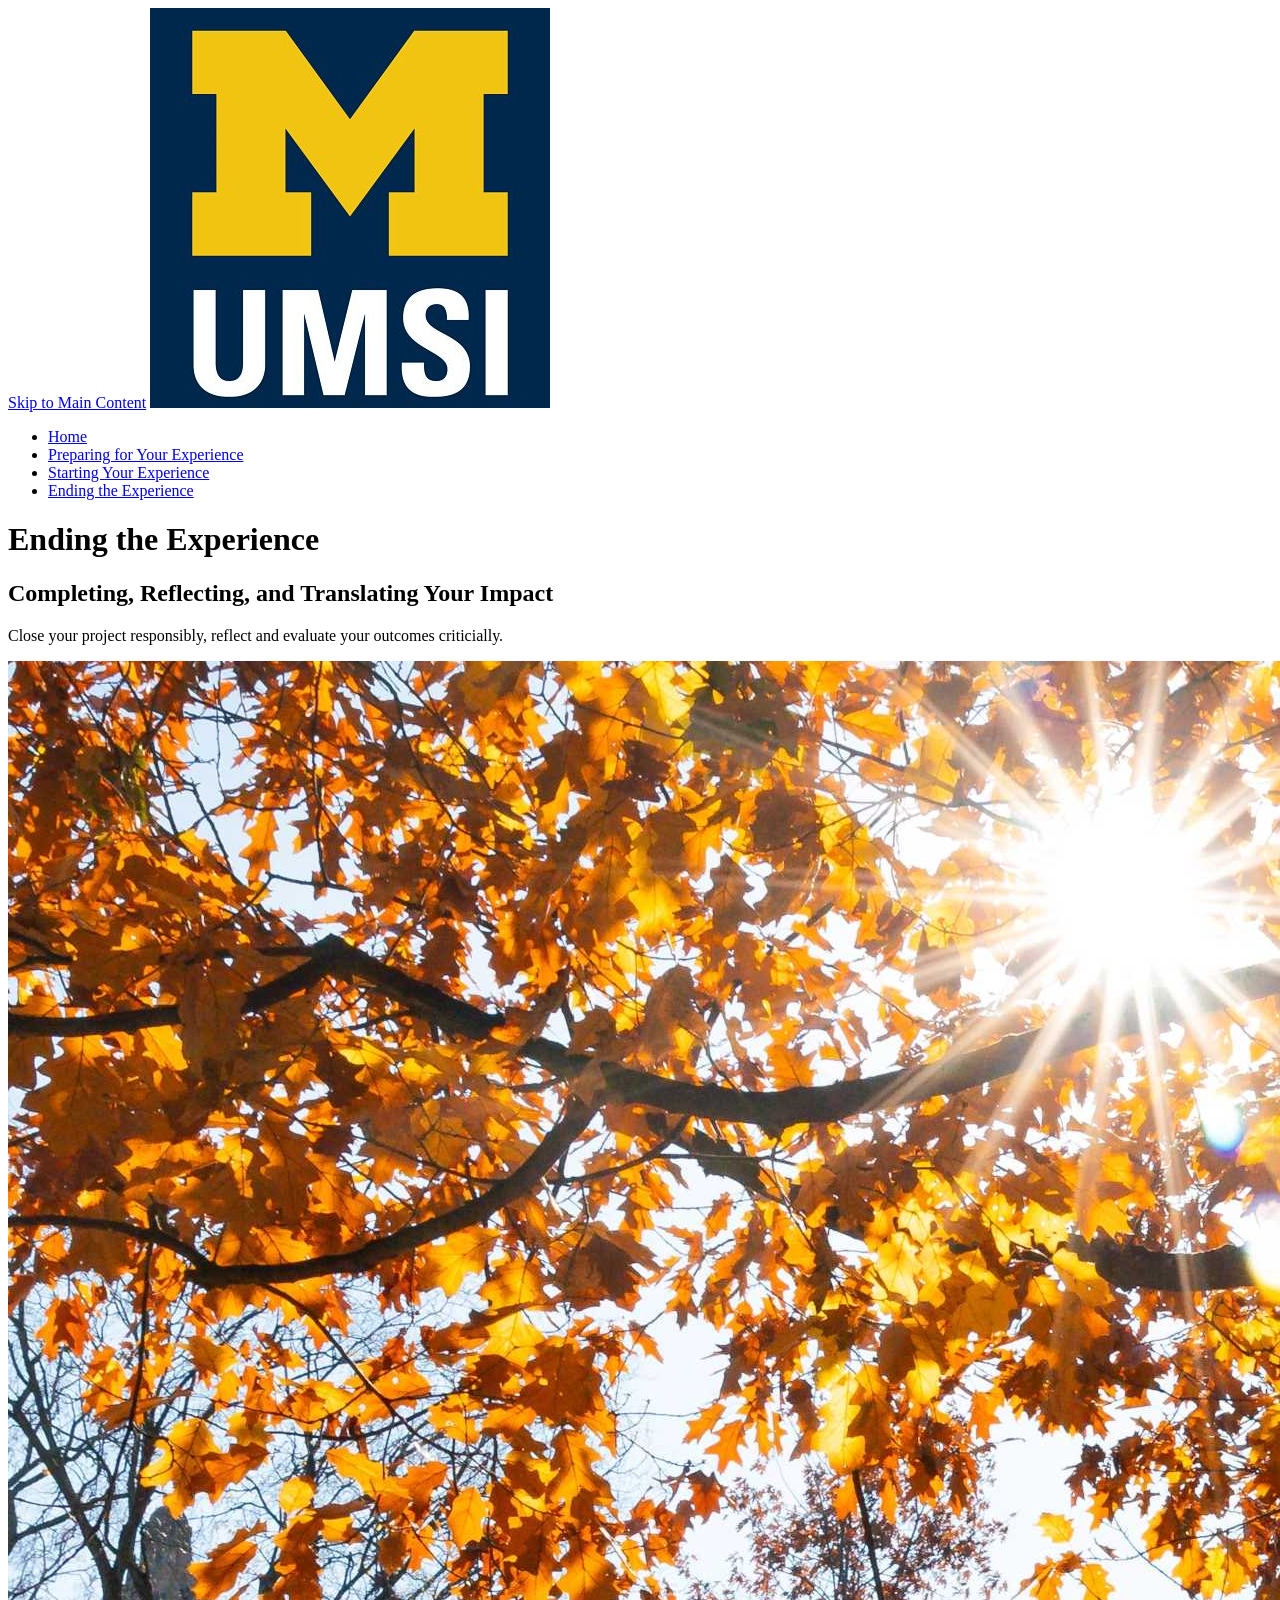
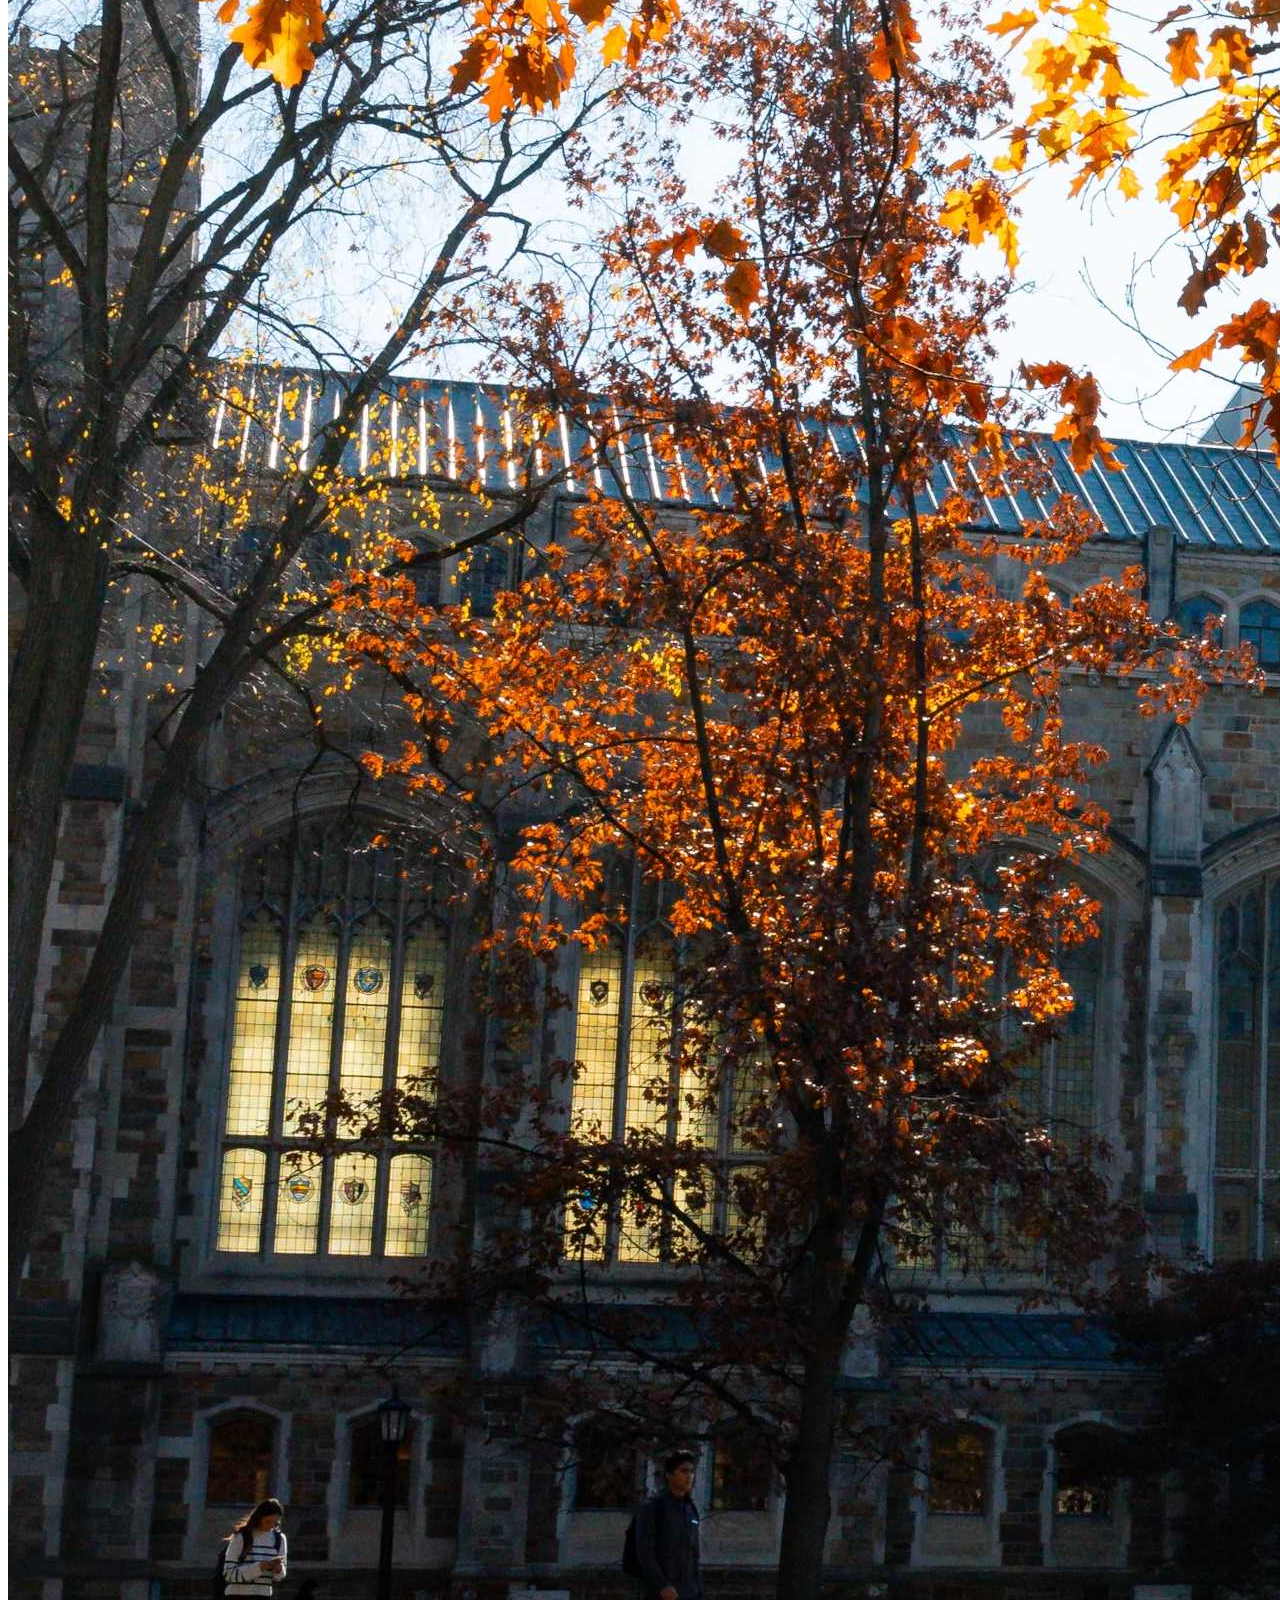
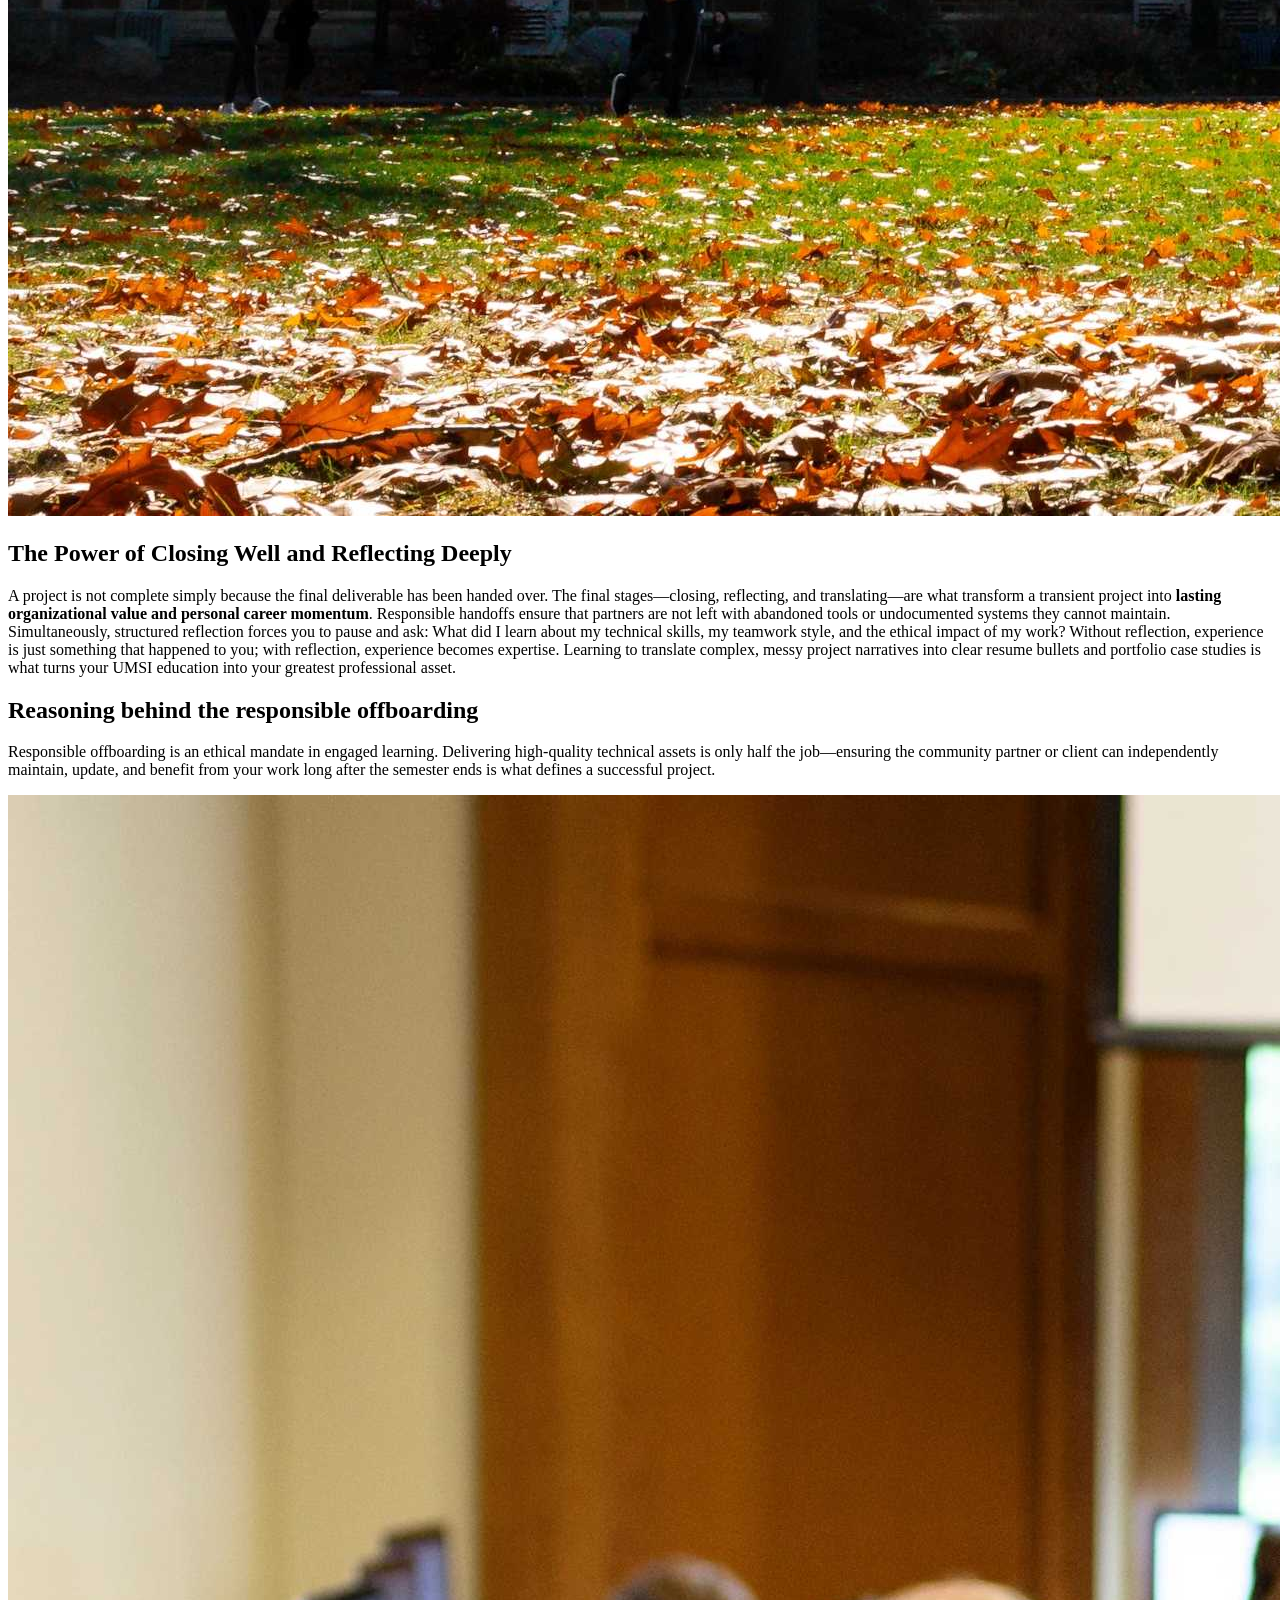
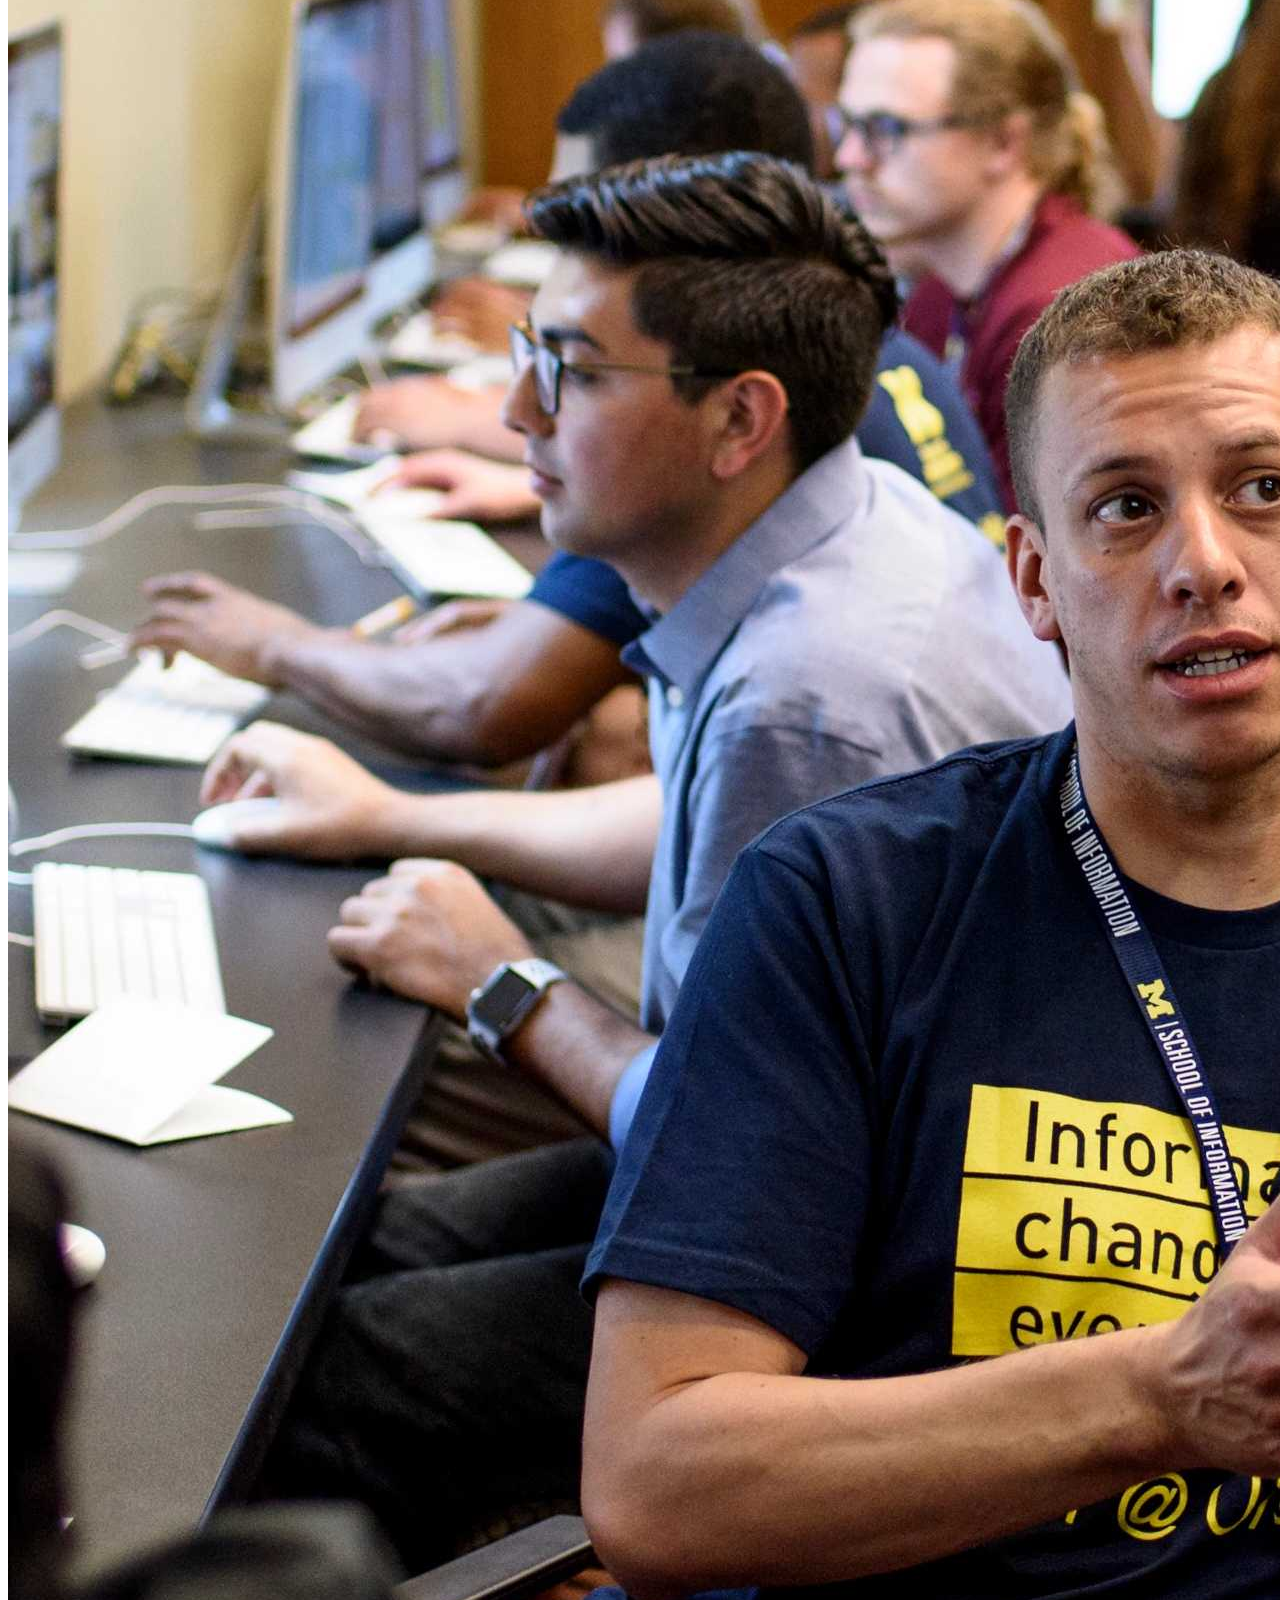
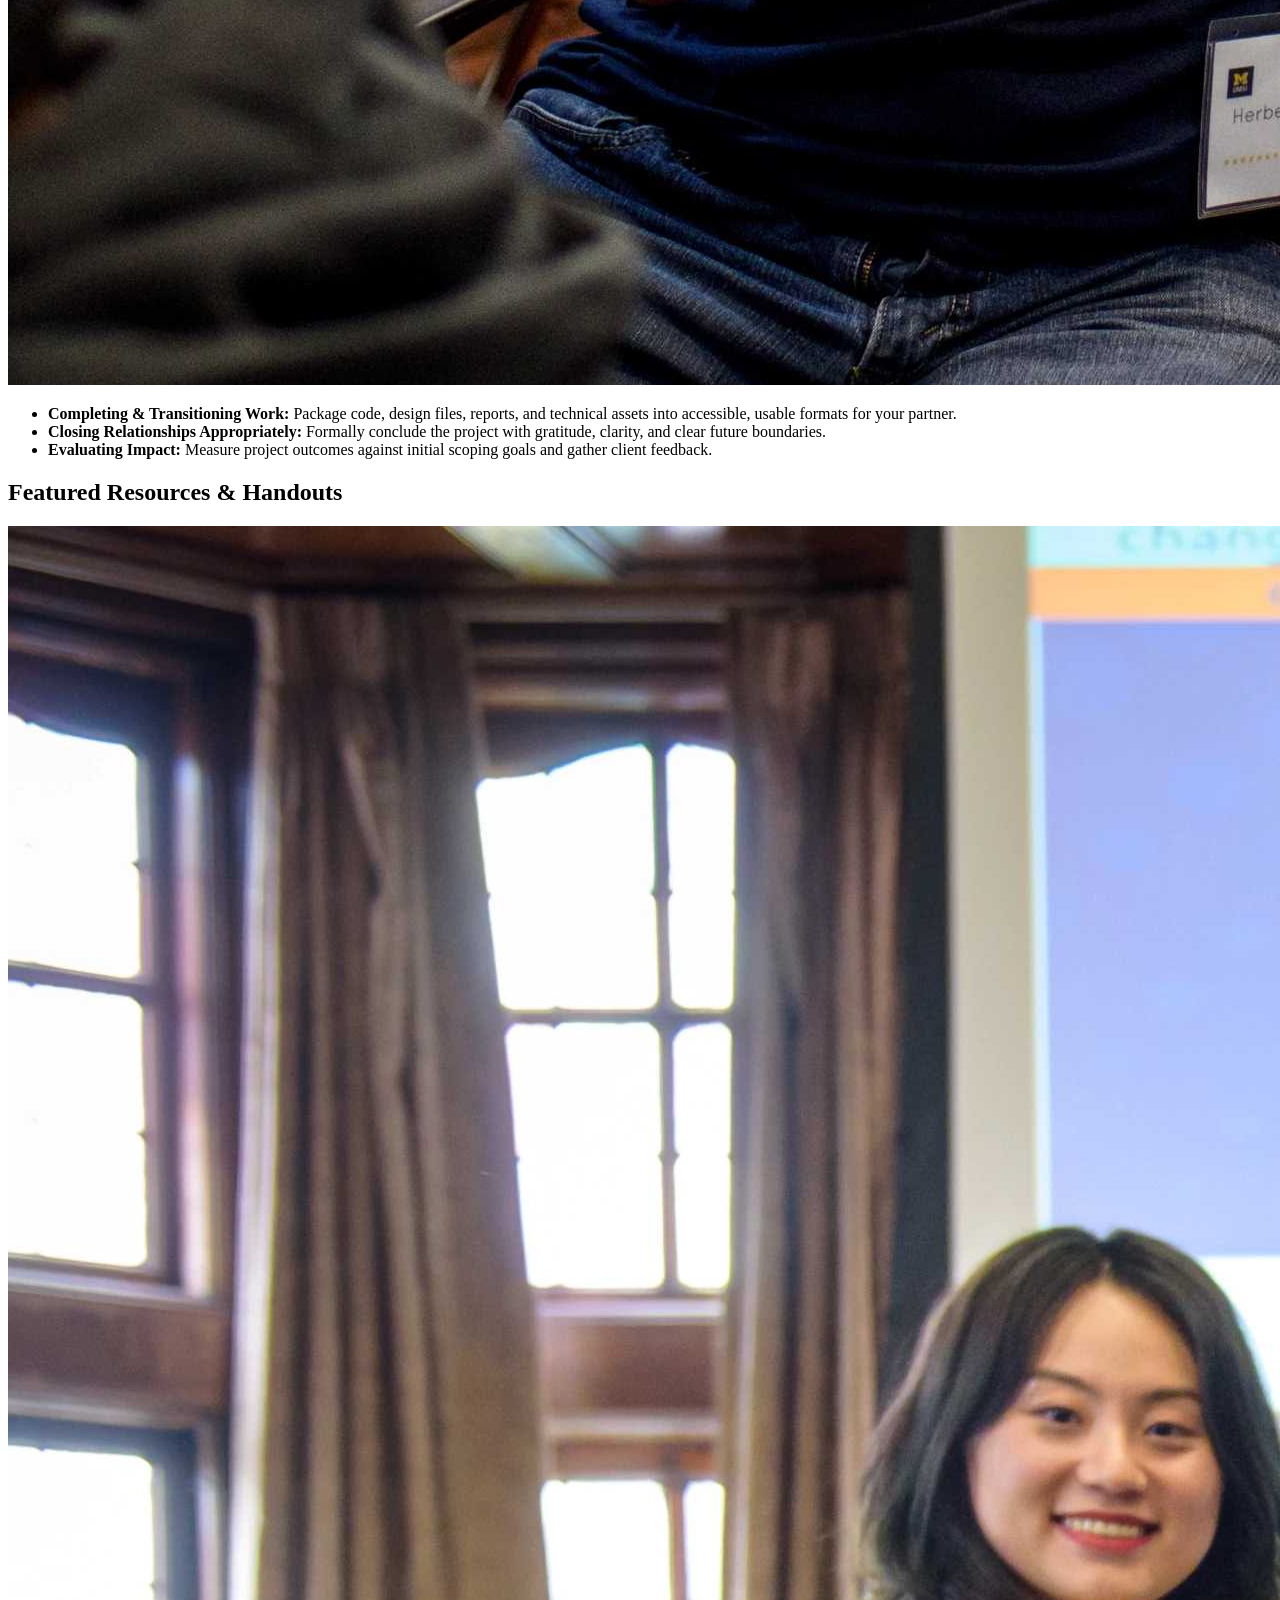
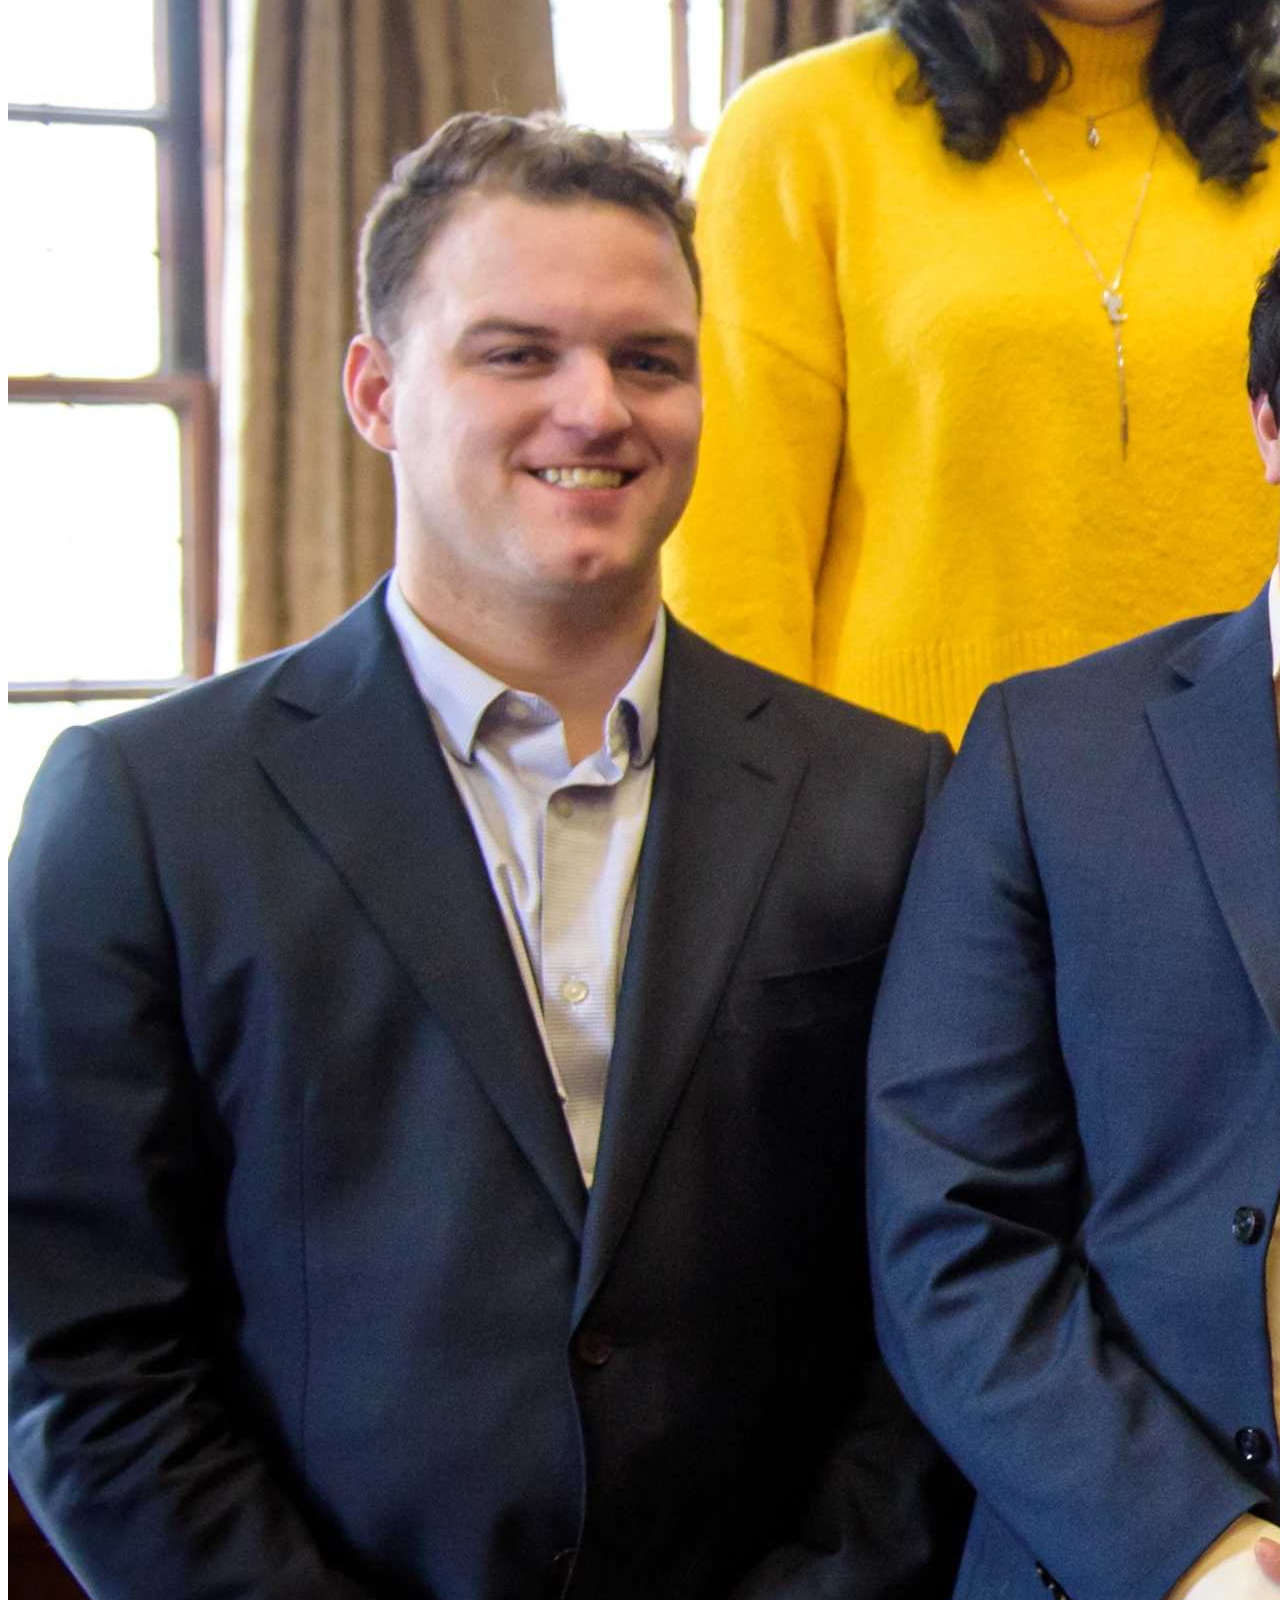
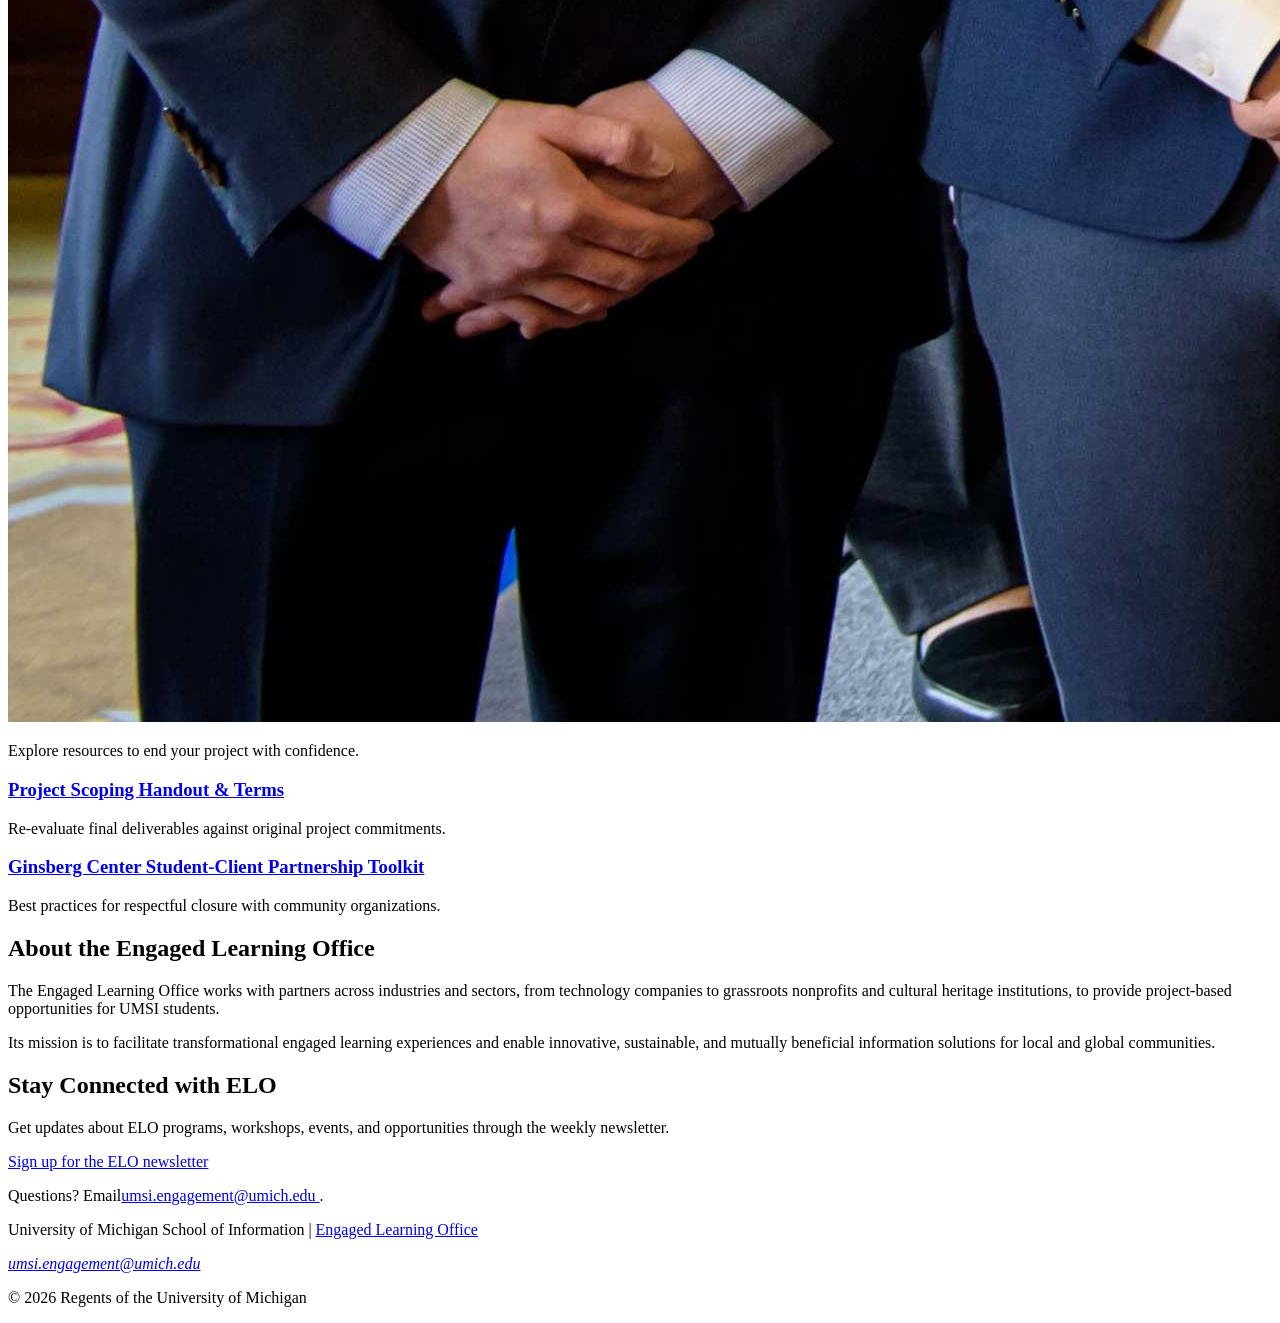
==== ending.html @ 4affb416 "Add files via upload Uploading my first stage of the client project work (setting up HTML semantic s" ====
<!DOCTYPE html>
<html lang="en">
<head>
    <meta charset="UTF-8">
    <meta name="viewport" content="width=device-width, initial-scale=1.0">
    <title>Engaged Learning Resources | UMSI</title>

</head>
<body>

    <header>
  <a href = "#main">Skip to Main Content</a>
        <img src="images/UMSI_signature_vertical_informal_solidblue.jpg" alt="UMSI Logo">
        <nav>
            <ul>
                <li><a href = "index.html">Home</a></li>
                <li><a href = "prep.html">Preparing for Your Experience</a></li>
                <li><a href = "start.html">Starting Your Experience</a></li>
                <li><a href = "ending.html">Ending the Experience</a></li>
            </ul>
        </nav>
    <h1>Ending the Experience</h1>

    </header>
    <main id="main">
    <section>
      <h2>Completing, Reflecting, and Translating Your Impact</h2>
      <p>
       Close your project responsibly, reflect and evaluate your outcomes criticially.
      </p>
      <img src="images/MCOMMONS-FallColors1108-2.jpg" alt="A student in a white sweater sits on the grass in the Law Quad surrounded by leaves.">
         <!-- Note: iframe might cause an Axe ARIA error - that's not on you that's on YouTube! -->
    </section>
    <section>
      <h2>The Power of Closing Well and Reflecting Deeply</h2>
      <p>
        A project is not complete simply because the final deliverable has been handed over. The final stages—closing, reflecting, and translating—are what transform a transient project into <strong>lasting organizational value and personal career momentum</strong>.
        Responsible handoffs ensure that partners are not left with abandoned tools or undocumented systems they cannot maintain. Simultaneously, structured reflection forces you to pause and ask: What did I learn about my technical skills, my teamwork style, and the ethical impact of my work? Without reflection, experience is just something that happened to you; with reflection, experience becomes expertise. Learning to translate complex, messy project narratives into clear resume bullets and portfolio case studies is what turns your UMSI education into your greatest professional asset.
      </p>
    </section>
<section>
    <h2>Reasoning behind the responsible offboarding</h2>

    <p>
      Responsible offboarding is an ethical mandate in engaged learning. Delivering high-quality technical assets is only half the job—ensuring the community partner or client can independently maintain, update, and benefit from your work long after the semester ends is what defines a successful project.
    </p>
        <img src="images/UMSI_CCSI_060218_04.jpg" alt="A student sitting on a chair discussing with their client.">
    <ul>
        <li><strong>Completing & Transitioning Work:</strong> Package code, design files, reports, and technical assets into accessible, usable formats for your partner.</li>
        <li><strong>Closing Relationships Appropriately:</strong> Formally conclude the project with gratitude, clarity, and clear future boundaries.</li>
        <li><strong>Evaluating Impact:</strong> Measure project outcomes against initial scoping goals and gather client feedback.</li>
    </ul>
</section>

 <section>
    <h2>Featured Resources & Handouts</h2>
    <img src="images/UMSI_CareerFair2020_07.jpg" alt="Students in a conference room in the Michigan League after a meeting.">
    <p>Explore resources to end your project with confidence.</p>
    
    <article>
    <h3><a href="https://docs.google.com/document/d/1TrEDolwmOIlXgYgAP9VvlOGoYOwFfe6KxzZOgZSVYVw/edit?usp=drive_link">Project Scoping Handout & Terms</a></h3>
    <p>Re-evaluate final deliverables against original project commitments.</p>
    </article>

    <article>
    <h3><a href="https://ginsberg.umich.edu/article/campus-community-partnerships-toolkit">Ginsberg Center Student-Client Partnership Toolkit</a></h3>
    <p>Best practices for respectful closure with community organizations.</p>
    </article>

   </section>
  
   <section>
    <h2>About the Engaged Learning Office</h2>
    <p>The Engaged Learning Office works with partners across industries and sectors, from technology companies to grassroots nonprofits and cultural heritage institutions, to provide project-based opportunities for UMSI students.</p>
    <p>Its mission is to facilitate transformational engaged learning experiences and enable innovative, sustainable, and mutually beneficial information solutions for local and global communities.</p>
  </section>
  <aside>
    <h2>Stay Connected with ELO</h2>
    <p>Get updates about ELO programs, workshops, events, and opportunities through the weekly newsletter.</p>
    <div>
       <a href="https://umsi.info/elo-newsletter"> Sign up for the ELO newsletter</a>
    </div>
    <p>Questions? Email<a href="mailto:umsi.engagement@umich.edu">umsi.engagement@umich.edu </a>.</p>
  </aside>
        <!-- Content taken & modified from UMGPT with the prompt, "Write me a webpage of intro content to help meet the following requirements - this is for the home page": and then pasted in the client objectives & project requirements"
        UMGPT. (2026). UMGPT ( GPT-5.6 Sol September 7th version) [Large language model]. -->
    </main>
    <footer>
        <p>University of Michigan School of Information | <a href="https://www.si.umich.edu/programs/engaged-learning/about-engaged-learning-office">Engaged Learning Office </a></p>
      <address>
        <a href="mailto:umsi.engagement@umich.edu">umsi.engagement@umich.edu</a>
      </address>
      <p>&copy; 2026 Regents of the University of Michigan</p>
    </footer>
</body>
</html>
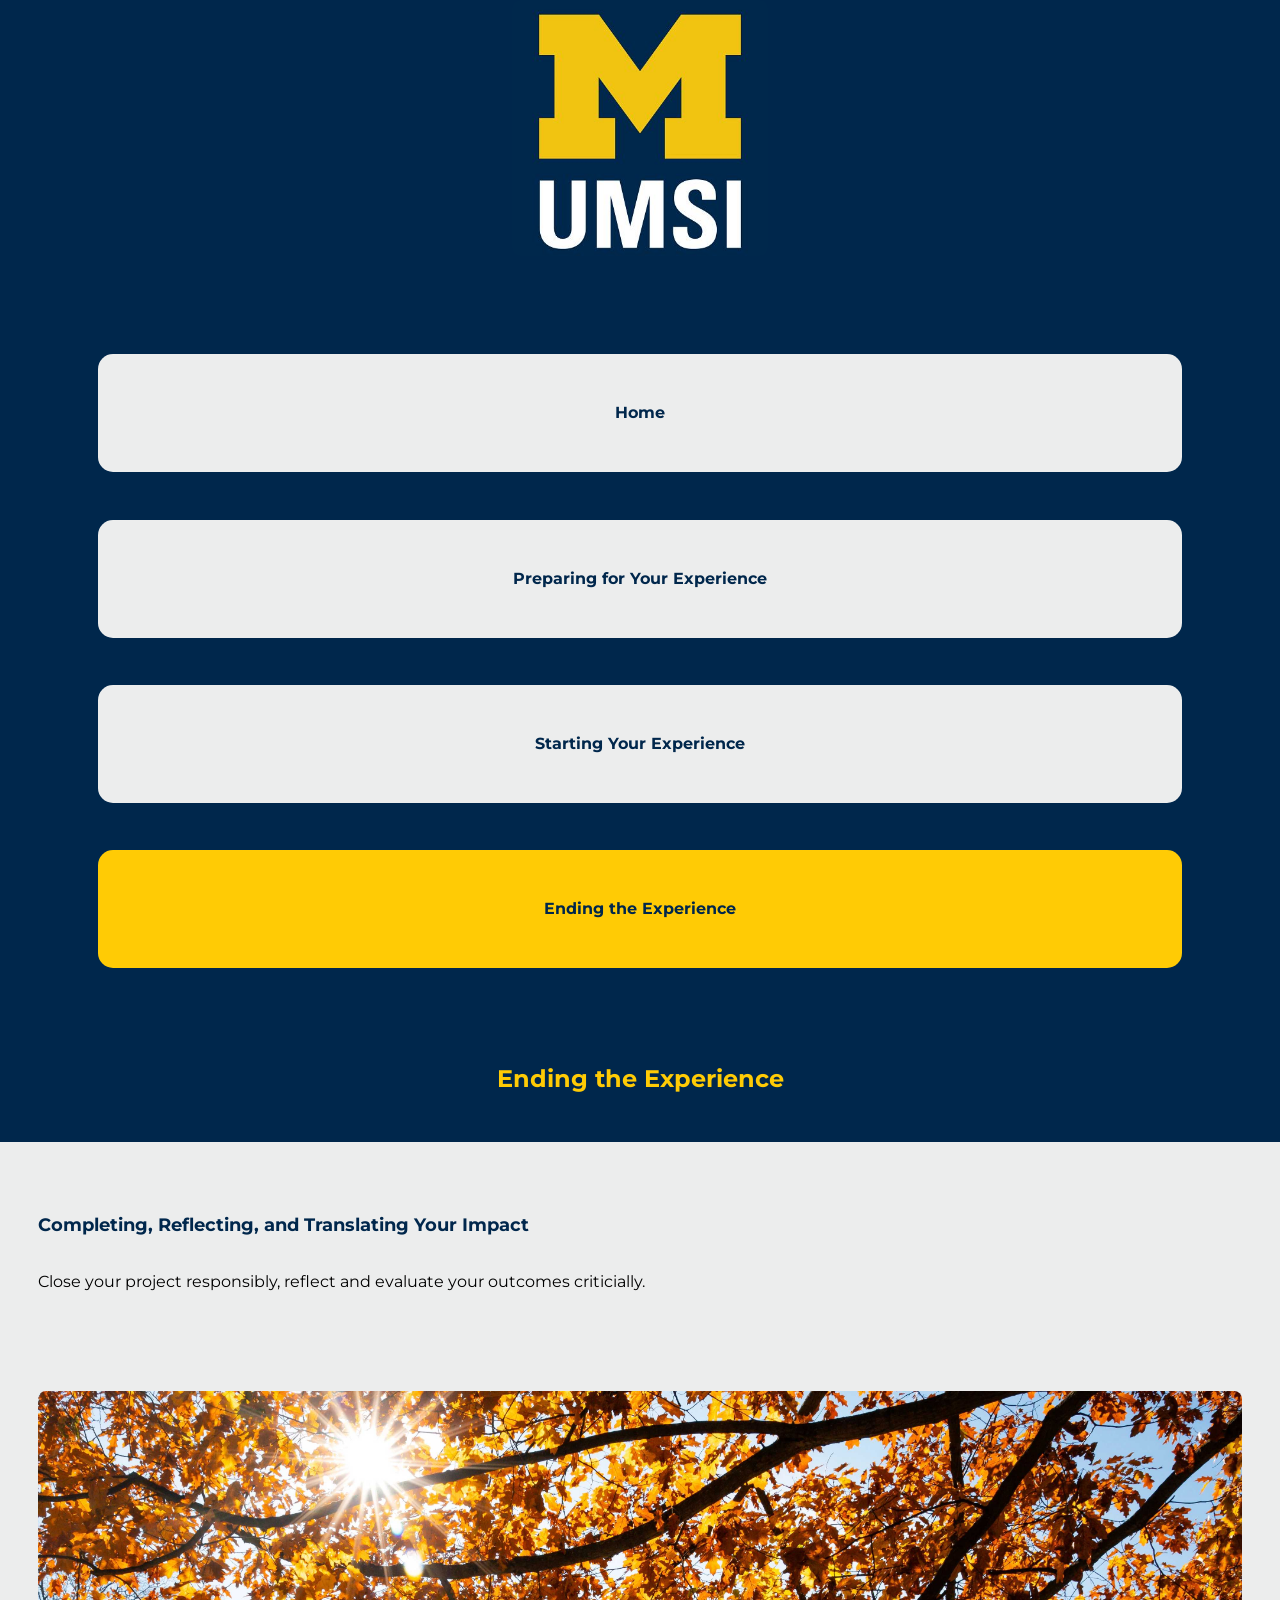
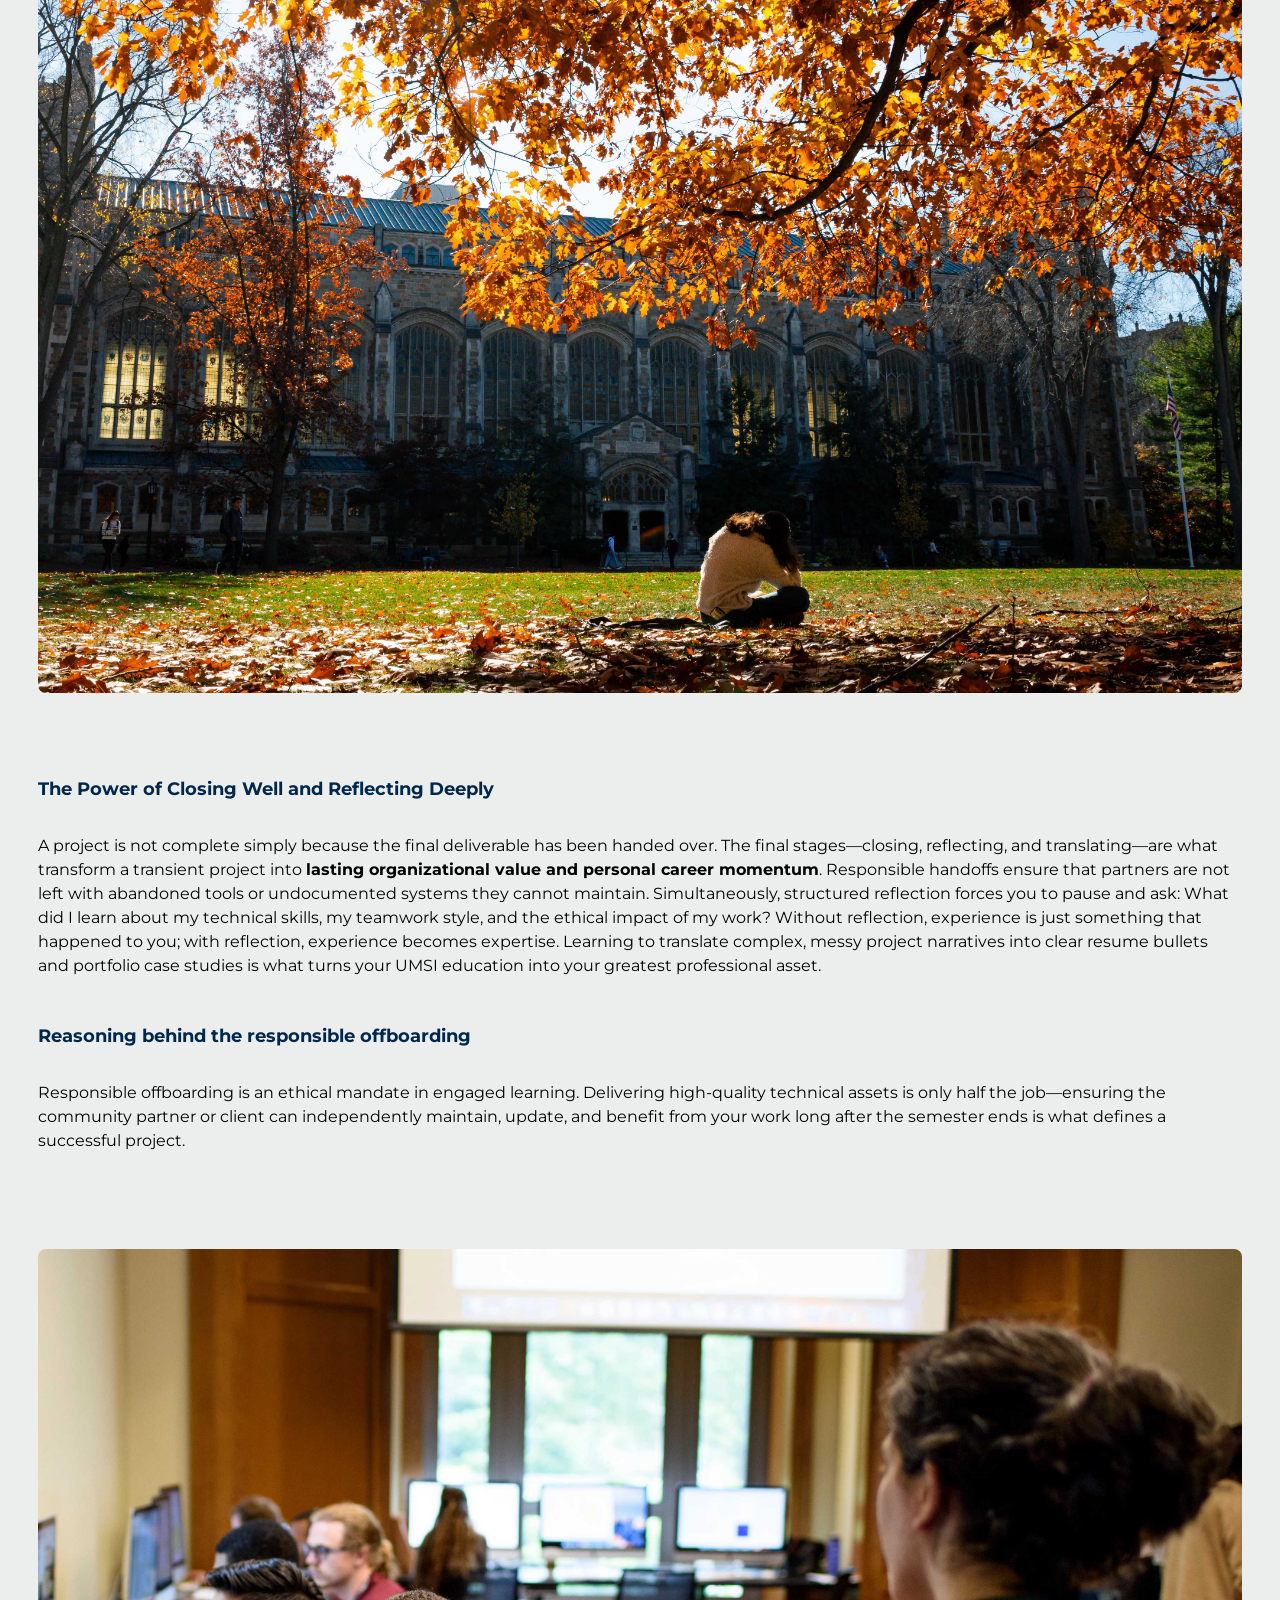
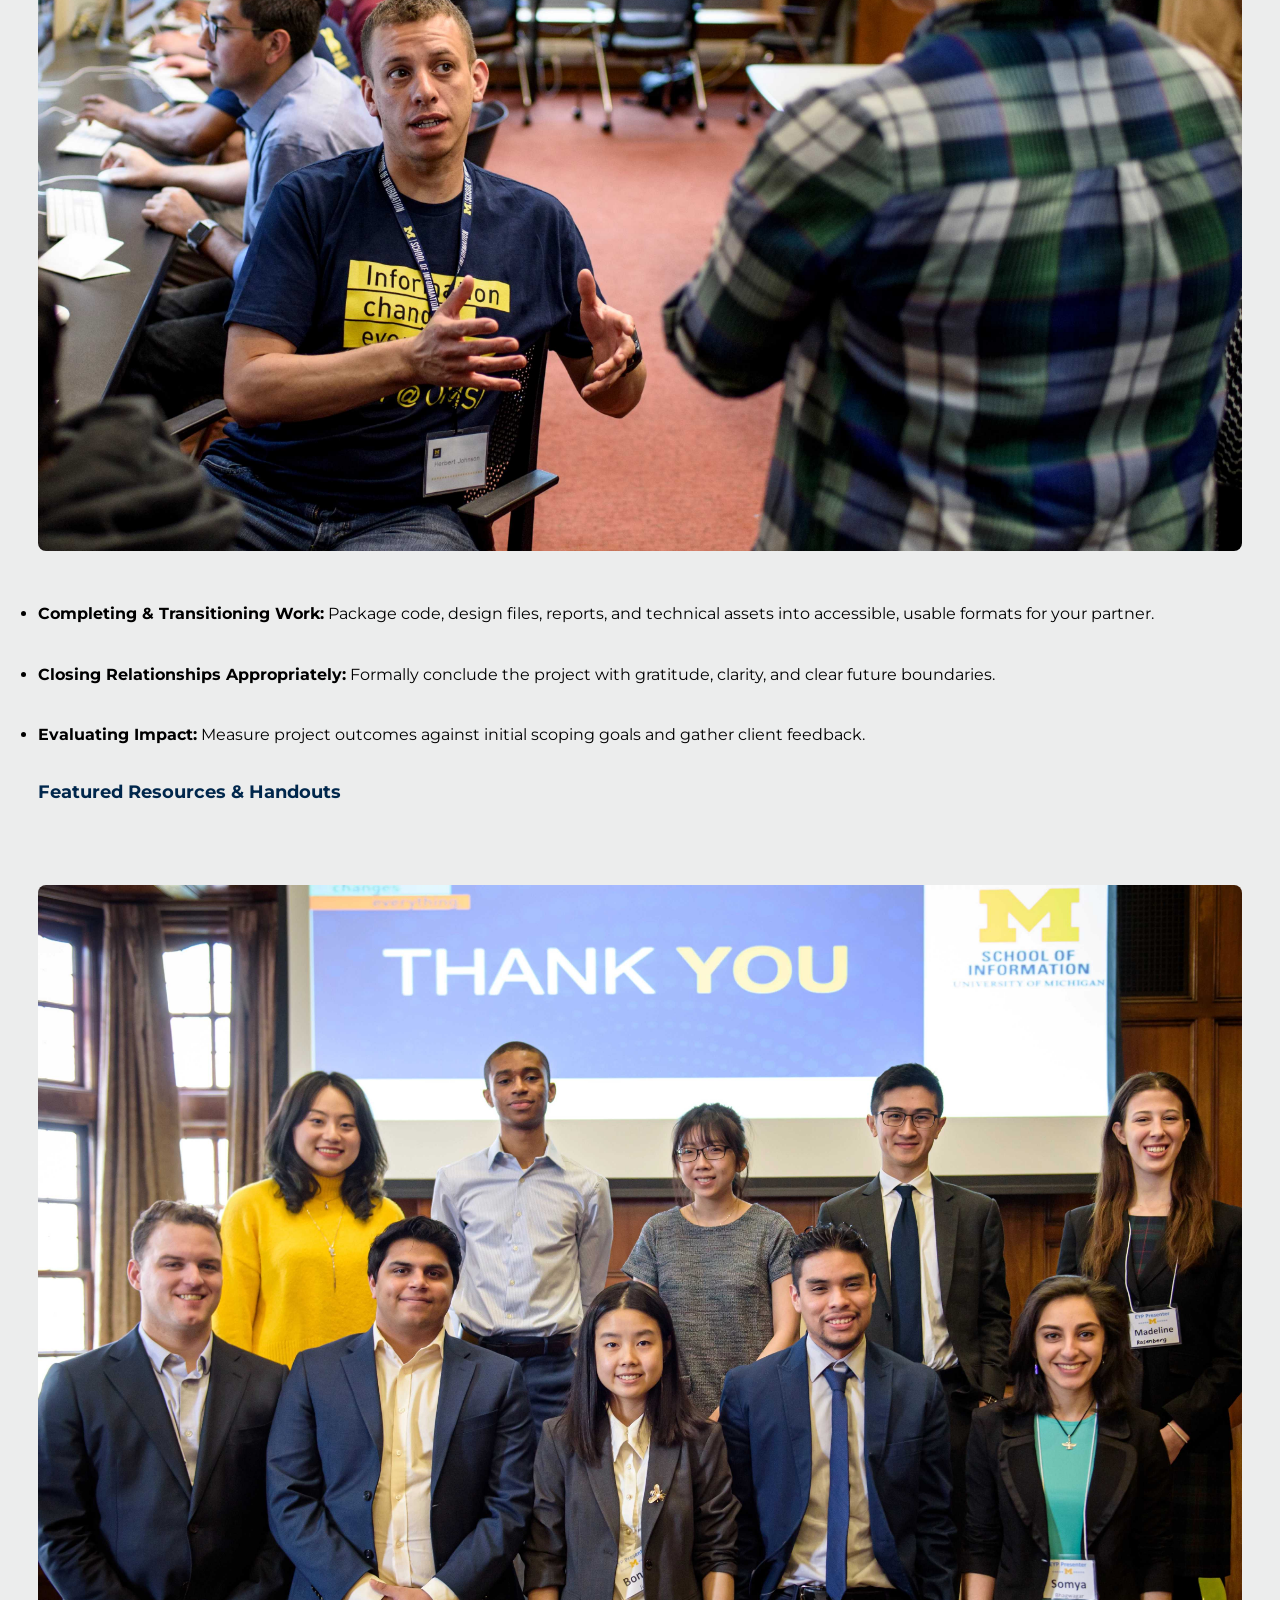
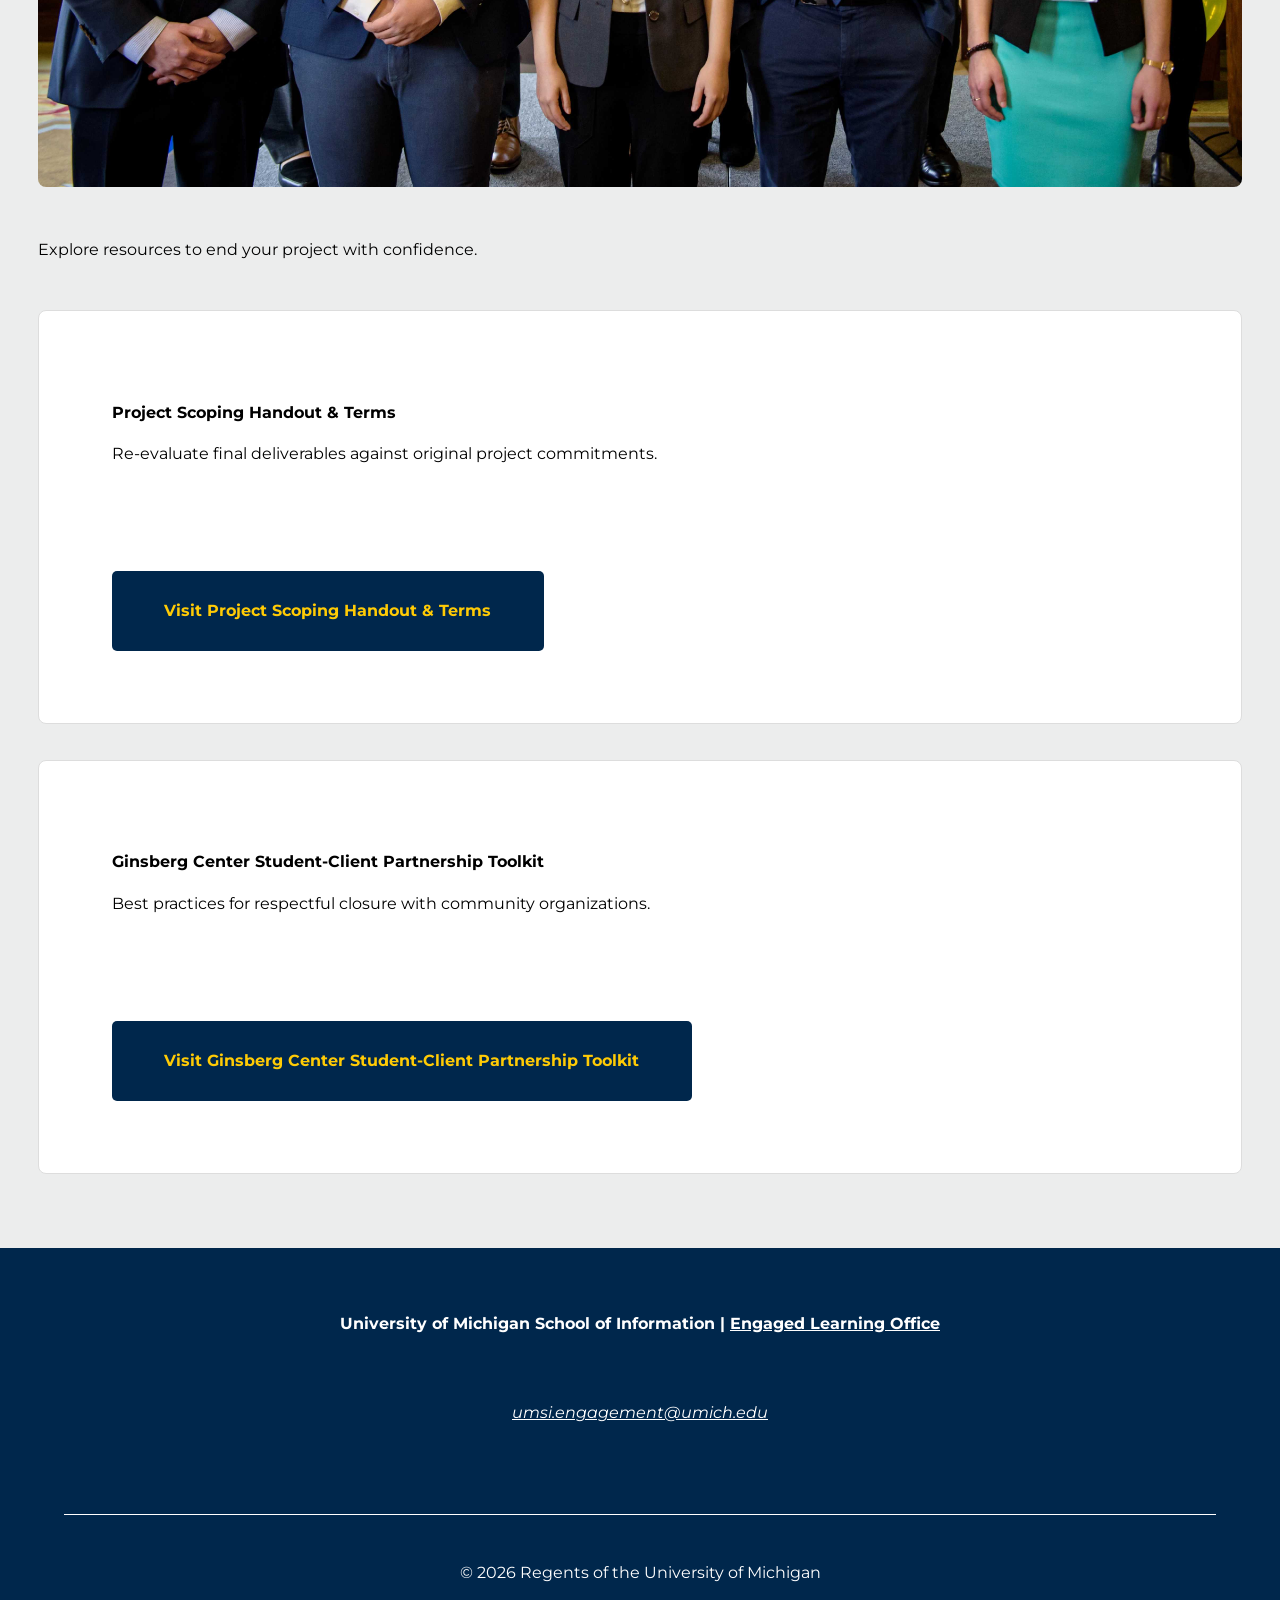
==== commit 59fc2d50: "Add files via upload uploading mobile first style" ====
--- a/ending.html
+++ b/ending.html
@@ -3,26 +3,28 @@
 <head>
     <meta charset="UTF-8">
     <meta name="viewport" content="width=device-width, initial-scale=1.0">
+    <!-- Included new font style from Google fonts based on Typography styles from UM Brand Office-->
+    <link href="https://fonts.googleapis.com/css2?family=Montserrat:wght@300;400;600;700&display=swap" rel="stylesheet">
+    <link rel="stylesheet" href="css/html5reset.css">
+    <link rel="stylesheet" href="css/style.css">
     <title>Engaged Learning Resources | UMSI</title>
-
 </head>
 <body>
-
     <header>
-  <a href = "#main">Skip to Main Content</a>
-        <img src="images/UMSI_signature_vertical_informal_solidblue.jpg" alt="UMSI Logo">
+  <div class="skip"><a href = "#main">Skip to Main Content</a></div>
+        <img class="logo" src="images/UMSI_signature_vertical_informal_solidblue.jpg" alt="UMSI Logo">
         <nav>
             <ul>
                 <li><a href = "index.html">Home</a></li>
                 <li><a href = "prep.html">Preparing for Your Experience</a></li>
                 <li><a href = "start.html">Starting Your Experience</a></li>
-                <li><a href = "ending.html">Ending the Experience</a></li>
+                <li><a href = "ending.html" aria-current="page">Ending the Experience</a></li>
             </ul>
         </nav>
     <h1>Ending the Experience</h1>
+    </header>
 
-    </header>
-    <main id="main">
+    <main class = "container" id="main">
     <section>
       <h2>Completing, Reflecting, and Translating Your Impact</h2>
       <p>
@@ -57,40 +59,27 @@
     <img src="images/UMSI_CareerFair2020_07.jpg" alt="Students in a conference room in the Michigan League after a meeting.">
     <p>Explore resources to end your project with confidence.</p>
     
-    <article>
-    <h3><a href="https://docs.google.com/document/d/1TrEDolwmOIlXgYgAP9VvlOGoYOwFfe6KxzZOgZSVYVw/edit?usp=drive_link">Project Scoping Handout & Terms</a></h3>
+    <article class="content-section">
+    <h3>Project Scoping Handout & Terms</h3>
     <p>Re-evaluate final deliverables against original project commitments.</p>
+    <a href="https://docs.google.com/document/d/1TrEDolwmOIlXgYgAP9VvlOGoYOwFfe6KxzZOgZSVYVw/edit?usp=drive_link">Visit Project Scoping Handout & Terms</a>
     </article>
 
-    <article>
-    <h3><a href="https://ginsberg.umich.edu/article/campus-community-partnerships-toolkit">Ginsberg Center Student-Client Partnership Toolkit</a></h3>
+    <article class="content-section">
+    <h3>Ginsberg Center Student-Client Partnership Toolkit</a></h3>
     <p>Best practices for respectful closure with community organizations.</p>
+    <a href="https://ginsberg.umich.edu/article/campus-community-partnerships-toolkit">Visit Ginsberg Center Student-Client Partnership Toolkit</a>
     </article>
 
    </section>
-  
-   <section>
-    <h2>About the Engaged Learning Office</h2>
-    <p>The Engaged Learning Office works with partners across industries and sectors, from technology companies to grassroots nonprofits and cultural heritage institutions, to provide project-based opportunities for UMSI students.</p>
-    <p>Its mission is to facilitate transformational engaged learning experiences and enable innovative, sustainable, and mutually beneficial information solutions for local and global communities.</p>
-  </section>
-  <aside>
-    <h2>Stay Connected with ELO</h2>
-    <p>Get updates about ELO programs, workshops, events, and opportunities through the weekly newsletter.</p>
-    <div>
-       <a href="https://umsi.info/elo-newsletter"> Sign up for the ELO newsletter</a>
-    </div>
-    <p>Questions? Email<a href="mailto:umsi.engagement@umich.edu">umsi.engagement@umich.edu </a>.</p>
-  </aside>
-        <!-- Content taken & modified from UMGPT with the prompt, "Write me a webpage of intro content to help meet the following requirements - this is for the home page": and then pasted in the client objectives & project requirements"
-        UMGPT. (2026). UMGPT ( GPT-5.6 Sol September 7th version) [Large language model]. -->
-    </main>
+</main>
+    
     <footer>
-        <p>University of Michigan School of Information | <a href="https://www.si.umich.edu/programs/engaged-learning/about-engaged-learning-office">Engaged Learning Office </a></p>
+        <p class ="footer_title">University of Michigan School of Information | <a href="https://www.si.umich.edu/programs/engaged-learning/about-engaged-learning-office">Engaged Learning Office </a></p>
       <address>
         <a href="mailto:umsi.engagement@umich.edu">umsi.engagement@umich.edu</a>
       </address>
-      <p>&copy; 2026 Regents of the University of Michigan</p>
+      <p class="copyright">&copy; 2026 Regents of the University of Michigan</p>
     </footer>
 </body>
 </html>
--- a/css/style.css
+++ b/css/style.css
@@ -0,0 +1,250 @@
+/* adjusting logo images across four pages */
+.logo{
+    display: block;
+    width: 20%;
+    margin: auto;  /*centering image*/
+}
+
+/* styling header */
+
+header{
+    background-color: #00274C;
+    color: #FFCB05;
+    text-align: center;
+    width: 100%;
+    font-weight: 700;
+}
+
+/* styling header h1 font size and trying to make the text fit inside the header */
+
+header > h1 {
+    font-size: x-large;
+    padding-bottom: 4%;
+}
+
+/* skip to main only appears when it has focus using the tab key*/
+
+.skip a{
+     position: absolute;
+     top: -100px;
+     left: 0px;
+}
+
+.skip a:focus{
+     position: absolute;
+     top: 25px;
+     background-color: #DDDDDD;
+     border: 5px dashed green;
+}
+
+/* styles for navigation bar across four pages */
+
+nav ul{
+    margin: 0;
+    padding: 4%;
+}
+
+nav a{
+  display: block;
+  margin: 4%;
+  padding: 4%;
+  border-radius: 15px;
+  text-align: center;
+  background-color: #eceded; /* from UM Brand Office */ 
+  color: #00274C;
+  font-weight: bold;
+  text-decoration: none; 
+}
+
+/* indicating current page within navigation bar */
+/* styling aria-current="page" was found from https://www.htmhell.dev/tips/the-current-page/*/
+
+nav a[aria-current="page"]{
+    background-color: #FFCB05;
+}
+
+/* navigation link hover and focus */
+
+nav a:hover{
+    background-color: #FFCB05;
+}
+
+/*styling focus for all links within the sites*/
+
+:focus{
+    border: 5px dotted purple;
+}
+
+/* styling body */
+
+body{
+    font-family: "Montserrat", sans-serif;
+    font-weight: 400;
+    background-color: #eceded; /* from UM Brand Office */ 
+    font-size: medium;
+}
+
+/* styling heading, texts, images, video, lists within body */
+
+h2{
+    font-weight: Bold;
+    color:#00274C;
+    font-size: large;
+    margin: 3% 0 3%; /*only the top and bottom has the margin */
+}
+
+h3{
+    margin: 2% 0 2%;
+}
+
+
+p{
+    margin: 0 0 4%;
+    line-height: 1.5;
+}
+
+img{
+    width: 100%;
+    height: auto;
+    border-radius: 8px;
+    margin: 4% 0; /* top and bottom */
+}
+
+iframe{
+ width: 100%;
+ height: auto; 
+ margin: 4% 0;  
+}
+
+ul{
+    margin-bottom: 3%;
+    line-height: 1.5;
+}
+
+li{
+    margin-bottom: 3%;
+}
+
+
+/* structuring the main element */
+
+.container{
+    display: block;
+    padding: 3%;
+}
+
+/* index page grid structure for featured programs */
+
+.program{
+    display: grid;
+    grid-template-columns: 1fr 1fr; 
+    gap: 0.5%;
+    margin-bottom: 8%;
+}
+
+/* styling the first row of the featured program */
+
+.program > h2, .program > p {
+    grid-column: 1 / -1
+}
+
+/* styling each program within featured program */
+
+.program > article{
+    padding: 5%;   
+}
+
+/* start page grid structure for featured resources and handouts */
+.resources{
+    display: grid;
+    grid-template-columns: 1fr 1fr;
+    gap: 0.5%;
+}
+
+/* styling the first, second, and the very last row of the featured resources and handouts */
+
+.resources > h2, .resources > p, .resources > img, .resources > article:last-child{
+    grid-column: 1 / -1
+}
+
+
+/* Content Sections (basic card styling) from Discussion 6 material */
+
+.content-section {
+    background-color: #FFFFFF;
+    border: 1px solid #DDDDDD;
+    border-radius: 8px;
+    padding: 6%;
+    margin-bottom: 3%;
+}
+
+/* Styling the button for Content Sections (basic card styling) */
+
+.content-section a{
+    display: inline-block;
+    margin-top: 6%;
+    padding: 3% 5%;
+    border-radius: 5px;
+    background-color:#00274C;
+    color: #FFCB05;
+    text-decoration: none;
+    font-weight: bold;
+}
+
+/* Styling for Content Sections especially for the stay connected with ELO */
+/* trying to solve the spacing issues in the middle between button and a text */
+
+.content-section div{
+    margin-bottom: 6%;
+}
+
+
+/* styling footer across four pages */
+
+footer{
+    background-color: #00274C;
+    color: #FFFFFF;
+    padding: 5%;
+    text-align: center;
+}
+
+footer a{
+    color: #FFFFFF;
+}
+
+footer address{
+    margin-top: 3%;
+    padding-top: 3%;
+}
+
+.footer_title{
+    font-weight: bold;
+    color:#FFFFFF;
+    margin-bottom: 3%;
+}
+
+.copyright{
+    border-top: 1px solid #FFFFFF;
+    margin-top: 8%;
+    padding-top: 4%;
+}
+
+
+/* media query to ensure that any gifs or other animation are
+not displayed when the user prefers reduced-motion */
+
+@media screen and (prefers-reduced-motion: reduce){
+  html{
+      scroll-behavior: auto; /* Removes scroll animation */
+  }
+
+  .skip a{
+    -webkit-transition: none; /* sets to default setting */
+    transition: none;        /* sets to default setting */
+   }
+
+  /*Turn off parallax*/
+  header{
+    background-attachment: initial;
+  }
+}
